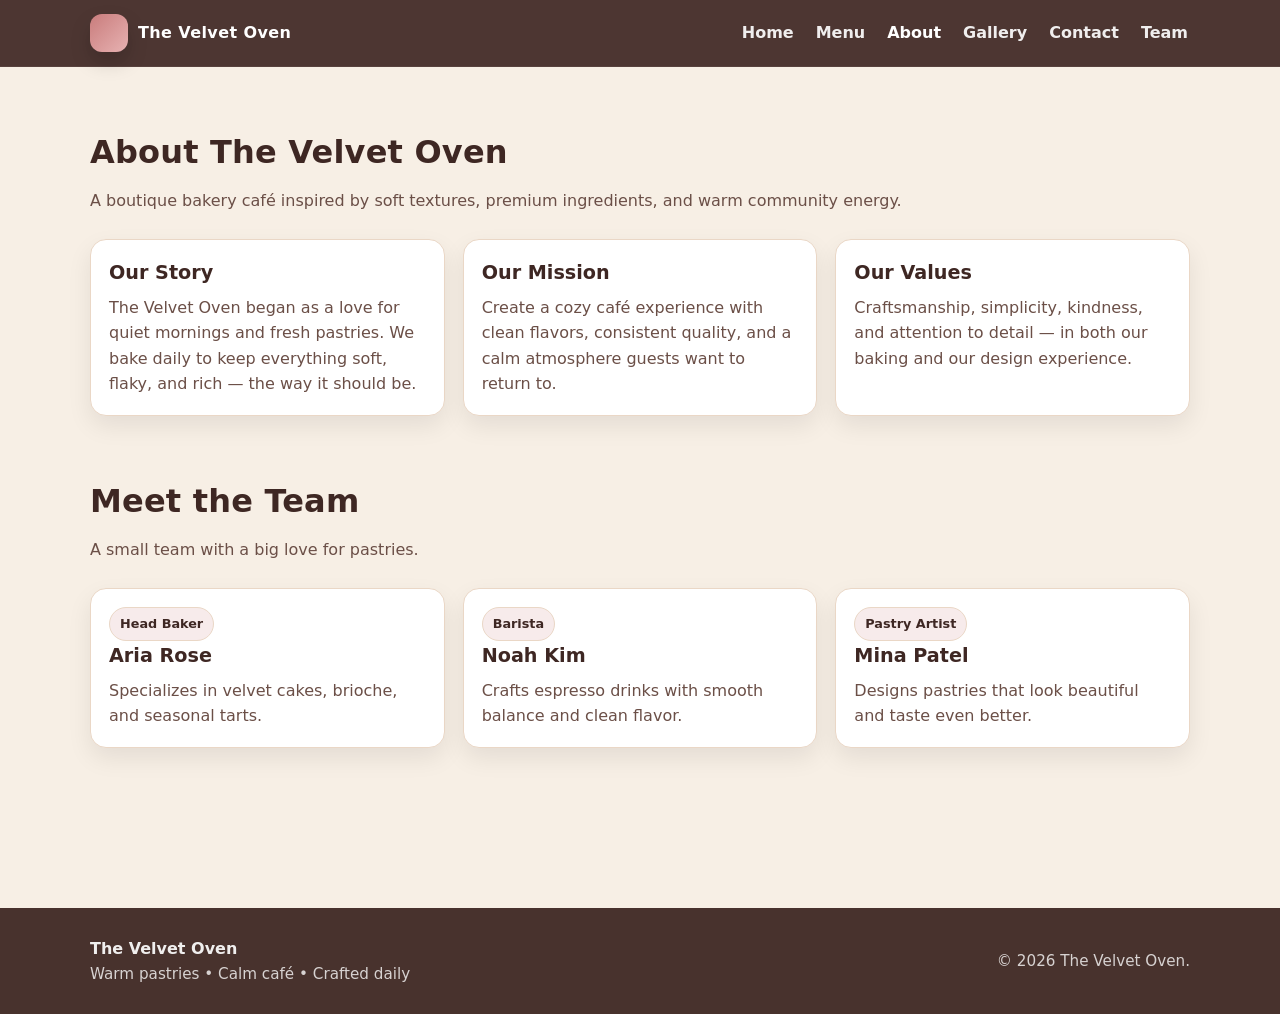
==== about.html @ 59b226e9 "Initial commit: Velvet Oven website pages and styling" ====
<!DOCTYPE html>
<html lang="en">
<head>
  <meta charset="UTF-8" />
  <meta name="viewport" content="width=device-width, initial-scale=1.0" />
  <title>The Velvet Oven | About</title>
  <link rel="stylesheet" href="css/styles.css" />
</head>
<body>

  <header class="site-header">
    <div class="container navbar">
      <a class="brand" href="index.html">
        <span class="brand-mark" aria-hidden="true"></span>
        <span class="brand-text">The Velvet Oven</span>
      </a>

      <nav aria-label="Primary Navigation">
        <ul class="nav-links">
          <li><a href="index.html">Home</a></li>
          <li><a href="menu.html">Menu</a></li>
          <li><a href="about.html" aria-current="page">About</a></li>
          <li><a href="gallery.html">Gallery</a></li>
          <li><a href="contact.html">Contact</a></li>
          <li><a href="team.html">Team</a></li>
        </ul>
      </nav>
    </div>
  </header>

  <main class="section">
    <div class="container">
      <h1 class="section-title">About The Velvet Oven</h1>
      <p class="section-subtitle">
        A boutique bakery café inspired by soft textures, premium ingredients, and warm community energy.
      </p>

      <div class="grid-3">
        <article class="card">
          <h3>Our Story</h3>
          <p>
            The Velvet Oven began as a love for quiet mornings and fresh pastries. We bake daily to keep
            everything soft, flaky, and rich — the way it should be.
          </p>
        </article>

        <article class="card">
          <h3>Our Mission</h3>
          <p>
            Create a cozy café experience with clean flavors, consistent quality, and a calm atmosphere
            guests want to return to.
          </p>
        </article>

        <article class="card">
          <h3>Our Values</h3>
          <p>
            Craftsmanship, simplicity, kindness, and attention to detail — in both our baking and our
            design experience.
          </p>
        </article>
      </div>

      <section class="section">
        <h2 class="section-title">Meet the Team</h2>
        <p class="section-subtitle">A small team with a big love for pastries.</p>

        <div class="grid-3">
          <article class="card">
            <span class="badge">Head Baker</span>
            <h3>Aria Rose</h3>
            <p>Specializes in velvet cakes, brioche, and seasonal tarts.</p>
          </article>

          <article class="card">
            <span class="badge">Barista</span>
            <h3>Noah Kim</h3>
            <p>Crafts espresso drinks with smooth balance and clean flavor.</p>
          </article>

          <article class="card">
            <span class="badge">Pastry Artist</span>
            <h3>Mina Patel</h3>
            <p>Designs pastries that look beautiful and taste even better.</p>
          </article>
        </div>
      </section>

    </div>
  </main>

  <footer class="site-footer">
    <div class="container footer-grid">
      <div>
        <strong>The Velvet Oven</strong>
        <div class="small">Warm pastries • Calm café • Crafted daily</div>
      </div>
      <div class="small">© 2026 The Velvet Oven.</div>
    </div>
  </footer>

</body>
</html>
---- css/styles.css ----
/* =========================================================
   The Velvet Oven — Global Styles
   CSC 4370/6370 Project 1 (HTML + CSS only)
   ========================================================= */

/* ---------- CSS Variables (Theme System) ---------- */
:root {
  --bg: #f7efe5;           /* warm cream */
  --surface: #ffffff;      /* card background */
  --text: #3e2723;         /* cocoa brown */
  --muted: #6b4f47;        /* muted brown */
  --accent: #c97c7c;       /* muted rose */
  --accent-dark: #b66b6b;  /* deeper rose */
  --border: #ead7c6;       /* soft beige */
  --shadow: 0 10px 25px rgba(0, 0, 0, 0.08);
  --shadow-hover: 0 14px 35px rgba(0, 0, 0, 0.12);
  --radius: 16px;
  --max: 1100px;
}

/* ---------- Base Reset ---------- */
* {
  box-sizing: border-box;
}

html {
  scroll-behavior: smooth;
}

body {
  margin: 0;
  font-family: system-ui, -apple-system, Segoe UI, Roboto, Arial, sans-serif;
  background: var(--bg);
  color: var(--text);
  line-height: 1.6;
}

img {
  max-width: 100%;
  display: block;
}

a {
  color: inherit;
}

/* ---------- Layout Helpers ---------- */
.container {
  width: min(92%, var(--max));
  margin: 0 auto;
}

.section {
  padding: 60px 0;
}

.section-title {
  font-size: 2rem;
  letter-spacing: 0.2px;
  margin: 0 0 10px;
}

.section-subtitle {
  margin: 0 0 25px;
  color: var(--muted);
}

/* ---------- Header / Nav ---------- */
.site-header {
  position: sticky;
  top: 0;
  z-index: 100;
  background: rgba(62, 39, 35, 0.92);
  backdrop-filter: blur(10px);
  border-bottom: 1px solid rgba(255, 255, 255, 0.06);
}

.navbar {
  display: flex;
  align-items: center;
  justify-content: space-between;
  padding: 14px 0;
  gap: 16px;
}

.brand {
  display: flex;
  align-items: center;
  gap: 10px;
  text-decoration: none;
}

.brand-mark {
  width: 38px;
  height: 38px;
  border-radius: 12px;
  background: linear-gradient(135deg, var(--accent), #e7b2b2);
  box-shadow: 0 10px 20px rgba(0,0,0,0.18);
}

.brand-text {
  color: #fff;
  font-weight: 800;
  letter-spacing: 0.4px;
}

.nav-links {
  list-style: none;
  display: flex;
  gap: 18px;
  padding: 0;
  margin: 0;
  flex-wrap: wrap;
  justify-content: flex-end;
}

.nav-links a {
  position: relative;
  text-decoration: none;
  color: rgba(255, 255, 255, 0.92);
  font-weight: 650;
  padding: 6px 2px;
}

.nav-links a::after {
  content: "";
  position: absolute;
  left: 0;
  bottom: -2px;
  width: 0%;
  height: 2px;
  background: var(--accent);
  transition: width 220ms ease;
}

.nav-links a:hover::after,
.nav-links a:focus-visible::after {
  width: 100%;
}

.nav-links a[aria-current="page"] {
  color: #fff;
}

.nav-links a:focus-visible {
  outline: 3px solid rgba(201, 124, 124, 0.55);
  outline-offset: 4px;
  border-radius: 8px;
}

/* ---------- Hero ---------- */
.hero {
  padding: 70px 0 30px;
}

.hero-grid {
  display: grid;
  grid-template-columns: 1.2fr 0.8fr;
  gap: 24px;
  align-items: center;
}

.hero-card {
  background: rgba(255, 255, 255, 0.65);
  border: 1px solid var(--border);
  border-radius: var(--radius);
  padding: 28px;
  box-shadow: var(--shadow);
  animation: fadeUp 900ms ease both;
}

.hero h1 {
  margin: 0 0 10px;
  font-size: 2.4rem;
  line-height: 1.2;
}

.hero p {
  margin: 0 0 18px;
  color: var(--muted);
}

.hero-actions {
  display: flex;
  gap: 12px;
  flex-wrap: wrap;
}

.btn {
  display: inline-block;
  border: 0;
  cursor: pointer;
  text-decoration: none;
  padding: 12px 18px;
  border-radius: 999px;
  font-weight: 750;
  transition: transform 180ms ease, box-shadow 180ms ease, background 180ms ease;
}

.btn-primary {
  background: var(--accent);
  color: #fff;
  box-shadow: 0 12px 22px rgba(201, 124, 124, 0.35);
}

.btn-primary:hover,
.btn-primary:focus-visible {
  background: var(--accent-dark);
  transform: translateY(-2px);
  box-shadow: 0 16px 28px rgba(201, 124, 124, 0.45);
}

.btn-outline {
  background: transparent;
  border: 2px solid var(--accent);
  color: var(--text);
}

.btn-outline:hover,
.btn-outline:focus-visible {
  transform: translateY(-2px);
  box-shadow: var(--shadow);
}

.hero-visual {
  border-radius: var(--radius);
  min-height: 260px;
  border: 1px solid var(--border);
  box-shadow: var(--shadow);
  background:
    radial-gradient(circle at 20% 25%, rgba(201,124,124,0.35), transparent 45%),
    radial-gradient(circle at 75% 70%, rgba(234,215,198,0.8), transparent 55%),
    linear-gradient(135deg, rgba(255,255,255,0.7), rgba(255,255,255,0.2));
  position: relative;
  overflow: hidden;
  animation: fadeUp 1100ms ease both;
}

.hero-visual::after {
  content: "Freshly baked. Softly styled.";
  position: absolute;
  left: 18px;
  bottom: 18px;
  font-weight: 800;
  color: rgba(62, 39, 35, 0.85);
  background: rgba(255,255,255,0.6);
  padding: 8px 12px;
  border-radius: 999px;
  border: 1px solid var(--border);
}

/* ---------- Cards ---------- */
.grid-3 {
  display: grid;
  grid-template-columns: repeat(3, 1fr);
  gap: 18px;
}

.card {
  background: var(--surface);
  border: 1px solid var(--border);
  border-radius: var(--radius);
  padding: 18px;
  box-shadow: var(--shadow);
  transition: transform 200ms ease, box-shadow 200ms ease;
}

.card:hover {
  transform: translateY(-6px);
  box-shadow: var(--shadow-hover);
}

.card h3 {
  margin: 0 0 6px;
  font-size: 1.2rem;
}

.card p {
  margin: 0;
  color: var(--muted);
}

.badge {
  display: inline-block;
  font-size: 0.8rem;
  font-weight: 800;
  padding: 6px 10px;
  border-radius: 999px;
  border: 1px solid var(--border);
  background: rgba(201, 124, 124, 0.15);
  color: var(--text);
}

/* ---------- Specials Pulse (Animation) ---------- */
.pulse {
  animation: pulse 1.6s ease-in-out infinite;
}

@keyframes pulse {
  0%, 100% { transform: scale(1); }
  50% { transform: scale(1.05); }
}

/* ---------- Menu Grid ---------- */
.menu-grid {
  display: grid;
  grid-template-columns: repeat(12, 1fr);
  gap: 18px;
}

.menu-category {
  grid-column: span 12;
  margin-top: 10px;
}

.menu-category h2 {
  margin: 20px 0 10px;
  font-size: 1.6rem;
}

.menu-items {
  display: grid;
  grid-template-columns: repeat(3, 1fr);
  gap: 18px;
}

.menu-item {
  background: var(--surface);
  border: 1px solid var(--border);
  border-radius: var(--radius);
  padding: 18px;
  box-shadow: var(--shadow);
  transition: transform 200ms ease, box-shadow 200ms ease;
  position: relative;
  overflow: hidden;
}

.menu-item:hover {
  transform: translateY(-6px);
  box-shadow: var(--shadow-hover);
}

.price {
  position: absolute;
  top: 14px;
  right: 14px;
  background: rgba(201, 124, 124, 0.18);
  border: 1px solid var(--border);
  padding: 6px 10px;
  border-radius: 999px;
  font-weight: 850;
}

/* ---------- Gallery ---------- */
.gallery-grid {
  display: grid;
  grid-template-columns: repeat(12, 1fr);
  gap: 14px;
}

.gallery-item {
  grid-column: span 4;
  border-radius: var(--radius);
  overflow: hidden;
  border: 1px solid var(--border);
  box-shadow: var(--shadow);
  background: #fff;
  transition: transform 220ms ease;
}

.gallery-item:hover {
  transform: scale(1.02);
}

.gallery-ph {
  /* Placeholder “image” using gradients (so you don't need real images yet) */
  height: 220px;
  background:
    radial-gradient(circle at 25% 30%, rgba(201,124,124,0.35), transparent 45%),
    radial-gradient(circle at 70% 70%, rgba(234,215,198,0.9), transparent 55%),
    linear-gradient(135deg, rgba(62,39,35,0.08), rgba(255,255,255,0.7));
}

.caption {
  padding: 12px 14px;
  color: var(--muted);
  font-weight: 650;
}

/* ---------- Form ---------- */
.form {
  background: rgba(255,255,255,0.75);
  border: 1px solid var(--border);
  border-radius: var(--radius);
  padding: 22px;
  box-shadow: var(--shadow);
  max-width: 720px;
}

.field {
  display: grid;
  gap: 6px;
  margin-bottom: 14px;
}

label {
  font-weight: 750;
}

input, textarea {
  width: 100%;
  padding: 12px 12px;
  border-radius: 12px;
  border: 1px solid var(--border);
  font: inherit;
  background: #fff;
}

input:focus, textarea:focus {
  outline: 3px solid rgba(201, 124, 124, 0.35);
  border-color: rgba(201, 124, 124, 0.65);
}

textarea {
  min-height: 140px;
  resize: vertical;
}

/* ---------- Footer ---------- */
.site-footer {
  padding: 28px 0;
  background: rgba(62, 39, 35, 0.94);
  color: rgba(255, 255, 255, 0.92);
  margin-top: 40px;
}

.footer-grid {
  display: grid;
  grid-template-columns: 1fr auto;
  gap: 14px;
  align-items: center;
}

.small {
  color: rgba(255, 255, 255, 0.78);
  font-size: 0.95rem;
}

/* ---------- Animations ---------- */
@keyframes fadeUp {
  from { opacity: 0; transform: translateY(10px); }
  to   { opacity: 1; transform: translateY(0); }
}

/* ---------- Reduced Motion Accessibility ---------- */
@media (prefers-reduced-motion: reduce) {
  html { scroll-behavior: auto; }
  * {
    animation-duration: 0.001ms !important;
    animation-iteration-count: 1 !important;
    transition-duration: 0.001ms !important;
  }
}

/* ---------- Responsive Breakpoints ---------- */
@media (max-width: 1024px) {
  .hero-grid {
    grid-template-columns: 1fr;
  }
  .grid-3 {
    grid-template-columns: 1fr;
  }
  .menu-items {
    grid-template-columns: 1fr;
  }
  .gallery-item {
    grid-column: span 6;
  }
  .footer-grid {
    grid-template-columns: 1fr;
  }
}

@media (max-width: 600px) {
  .nav-links {
    gap: 10px;
  }
  .hero h1 {
    font-size: 2rem;
  }
  .gallery-item {
    grid-column: span 12;
  }
}
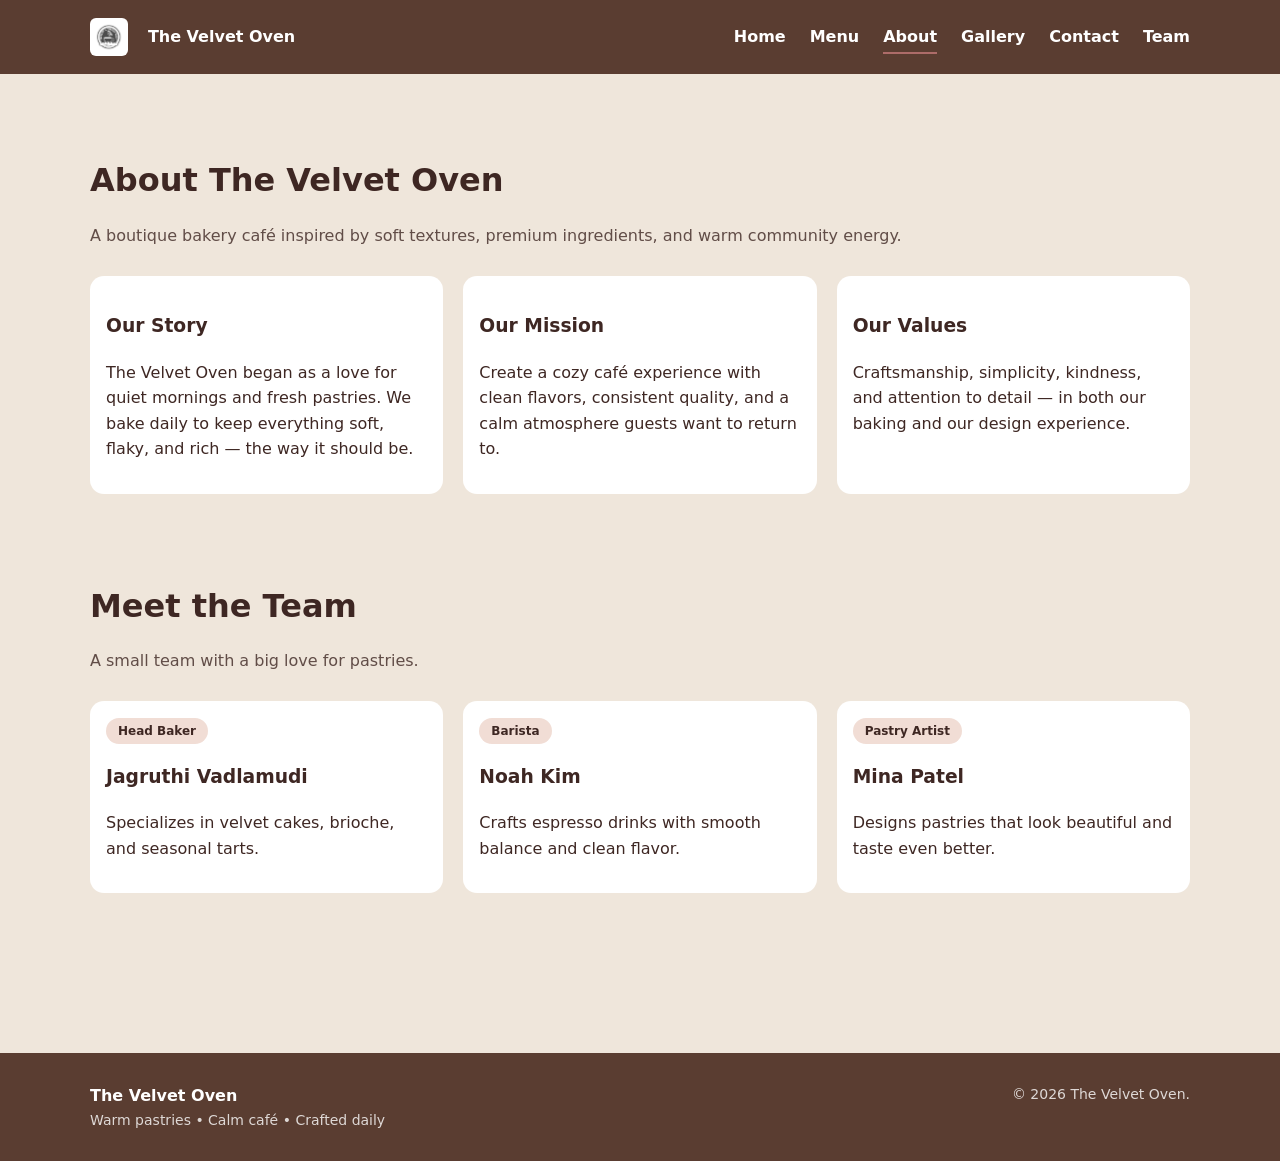
==== commit 86174f6f: "fix: added brand logo to every page" ====
--- a/about.html
+++ b/about.html
@@ -11,6 +11,7 @@
   <header class="site-header">
     <div class="container navbar">
       <a class="brand" href="index.html">
+        <img src="assets/images/logo.jpg" alt="Velvet Oven Logo" class="logo">
         <span class="brand-mark" aria-hidden="true"></span>
         <span class="brand-text">The Velvet Oven</span>
       </a>
@@ -68,7 +69,7 @@
         <div class="grid-3">
           <article class="card">
             <span class="badge">Head Baker</span>
-            <h3>Aria Rose</h3>
+            <h3>Jagruthi Vadlamudi</h3>
             <p>Specializes in velvet cakes, brioche, and seasonal tarts.</p>
           </article>
 
--- a/css/styles.css
+++ b/css/styles.css
@@ -1,86 +1,35 @@
-/* =========================================================
-   The Velvet Oven — Global Styles
-   CSC 4370/6370 Project 1 (HTML + CSS only)
-   ========================================================= */
-
-/* ---------- CSS Variables (Theme System) ---------- */
-:root {
-  --bg: #f7efe5;           /* warm cream */
-  --surface: #ffffff;      /* card background */
-  --text: #3e2723;         /* cocoa brown */
-  --muted: #6b4f47;        /* muted brown */
-  --accent: #c97c7c;       /* muted rose */
-  --accent-dark: #b66b6b;  /* deeper rose */
-  --border: #ead7c6;       /* soft beige */
-  --shadow: 0 10px 25px rgba(0, 0, 0, 0.08);
-  --shadow-hover: 0 14px 35px rgba(0, 0, 0, 0.12);
-  --radius: 16px;
-  --max: 1100px;
-}
-
-/* ---------- Base Reset ---------- */
 * {
   box-sizing: border-box;
 }
 
-html {
-  scroll-behavior: smooth;
-}
-
 body {
   margin: 0;
-  font-family: system-ui, -apple-system, Segoe UI, Roboto, Arial, sans-serif;
-  background: var(--bg);
-  color: var(--text);
+  font-family: system-ui, -apple-system, BlinkMacSystemFont, "Segoe UI",
+  Roboto, Oxygen, Ubuntu, Cantarell, "Open Sans", "Helvetica Neue", sans-serif;
+  background: #efe6db;
+  color: #3e2723;
   line-height: 1.6;
 }
 
-img {
-  max-width: 100%;
-  display: block;
-}
-
-a {
-  color: inherit;
-}
-
-/* ---------- Layout Helpers ---------- */
 .container {
-  width: min(92%, var(--max));
-  margin: 0 auto;
+  width: min(1100px, 92%);
+  margin-inline: auto;
 }
 
 .section {
   padding: 60px 0;
 }
 
-.section-title {
-  font-size: 2rem;
-  letter-spacing: 0.2px;
-  margin: 0 0 10px;
-}
-
-.section-subtitle {
-  margin: 0 0 25px;
-  color: var(--muted);
-}
-
-/* ---------- Header / Nav ---------- */
 .site-header {
-  position: sticky;
-  top: 0;
-  z-index: 100;
-  background: rgba(62, 39, 35, 0.92);
-  backdrop-filter: blur(10px);
-  border-bottom: 1px solid rgba(255, 255, 255, 0.06);
+  background: #5a3d31;
+  color: white;
 }
 
 .navbar {
   display: flex;
+  justify-content: space-between;
   align-items: center;
-  justify-content: space-between;
-  padding: 14px 0;
-  gap: 16px;
+  padding: 18px 0;
 }
 
 .brand {
@@ -88,407 +37,346 @@
   align-items: center;
   gap: 10px;
   text-decoration: none;
-}
-
-.brand-mark {
-  width: 38px;
+  color: white;
+}
+
+.logo {
   height: 38px;
-  border-radius: 12px;
-  background: linear-gradient(135deg, var(--accent), #e7b2b2);
-  box-shadow: 0 10px 20px rgba(0,0,0,0.18);
+  width: auto;
+  border-radius: 6px;
+  display: block;
 }
 
 .brand-text {
-  color: #fff;
-  font-weight: 800;
-  letter-spacing: 0.4px;
+  font-weight: 700;
 }
 
 .nav-links {
+  display: flex;
+  gap: 24px;
   list-style: none;
-  display: flex;
-  gap: 18px;
   padding: 0;
   margin: 0;
-  flex-wrap: wrap;
-  justify-content: flex-end;
 }
 
 .nav-links a {
+  text-decoration: none;
+  color: white;
+  font-weight: 600;
+}
+
+.nav-links a:hover {
+  opacity: 0.7;
+}
+
+.nav-links a[aria-current="page"] {
+  border-bottom: 2px solid rgba(201,124,124,0.75);
+  padding-bottom: 6px;
+}
+
+.hero-grid {
+  display: grid;
+  grid-template-columns: 1fr 1fr;
+  gap: 30px;
+  align-items: center;
+}
+
+.hero-text h1 {
+  font-size: 42px;
+  margin-bottom: 10px;
+}
+
+.hero-actions {
+  display: flex;
+  gap: 14px;
+  margin-top: 16px;
+}
+
+.hero-card {
+  padding: 40px;
+  background: #f7efe6;
+  border-radius: 14px;
+}
+
+.hero-badge {
+  font-weight: 600;
+}
+
+.hero {
   position: relative;
-  text-decoration: none;
-  color: rgba(255, 255, 255, 0.92);
-  font-weight: 650;
-  padding: 6px 2px;
-}
-
-.nav-links a::after {
+  overflow: hidden;
+}
+
+.hero::before {
   content: "";
   position: absolute;
-  left: 0;
-  bottom: -2px;
-  width: 0%;
-  height: 2px;
-  background: var(--accent);
-  transition: width 220ms ease;
-}
-
-.nav-links a:hover::after,
-.nav-links a:focus-visible::after {
+  inset: 0;
+  background: url("../assets/images/cafe.jpg") center/cover no-repeat;
+  opacity: 0.15;
+  transform: scale(1.05);
+}
+
+.hero .container {
+  position: relative;
+  z-index: 1;
+}
+
+.btn {
+  padding: 10px 16px;
+  border-radius: 20px;
+  text-decoration: none;
+  font-weight: 600;
+}
+
+.btn.primary {
+  background: #c97c7c;
+  color: white;
+}
+
+.btn.outline {
+  border: 2px solid #c97c7c;
+  color: #5a3d31;
+}
+
+.section-title {
+  font-size: 32px;
+  margin-bottom: 6px;
+}
+
+.section-subtitle {
+  opacity: 0.8;
+  margin-bottom: 28px;
+}
+
+.grid-3 {
+  display: grid;
+  grid-template-columns: repeat(3,1fr);
+  gap: 20px;
+}
+
+.card {
+  background: white;
+  border-radius: 14px;
+  overflow: hidden;
+  padding: 16px;
+}
+
+.card-media {
+  padding: 0;
+}
+
+.card-img {
   width: 100%;
-}
-
-.nav-links a[aria-current="page"] {
-  color: #fff;
-}
-
-.nav-links a:focus-visible {
-  outline: 3px solid rgba(201, 124, 124, 0.55);
-  outline-offset: 4px;
-  border-radius: 8px;
-}
-
-/* ---------- Hero ---------- */
-.hero {
-  padding: 70px 0 30px;
-}
-
-.hero-grid {
+  height: 180px;
+  object-fit: cover;
+}
+
+.card-body {
+  padding: 16px;
+}
+
+.badge {
+  background: #f1ddd5;
+  padding: 6px 12px;
+  border-radius: 16px;
+  font-size: 12px;
+  font-weight: 700;
+}
+
+.pulse {
+  animation: pulse 2s infinite;
+}
+
+@keyframes pulse {
+  0% {transform:scale(1)}
+  50% {transform:scale(1.05)}
+  100% {transform:scale(1)}
+}
+
+.gallery-grid {
   display: grid;
-  grid-template-columns: 1.2fr 0.8fr;
-  gap: 24px;
-  align-items: center;
-}
-
-.hero-card {
-  background: rgba(255, 255, 255, 0.65);
-  border: 1px solid var(--border);
-  border-radius: var(--radius);
-  padding: 28px;
-  box-shadow: var(--shadow);
-  animation: fadeUp 900ms ease both;
-}
-
-.hero h1 {
-  margin: 0 0 10px;
-  font-size: 2.4rem;
-  line-height: 1.2;
-}
-
-.hero p {
-  margin: 0 0 18px;
-  color: var(--muted);
-}
-
-.hero-actions {
-  display: flex;
-  gap: 12px;
-  flex-wrap: wrap;
-}
-
-.btn {
-  display: inline-block;
-  border: 0;
-  cursor: pointer;
-  text-decoration: none;
-  padding: 12px 18px;
-  border-radius: 999px;
-  font-weight: 750;
-  transition: transform 180ms ease, box-shadow 180ms ease, background 180ms ease;
-}
-
-.btn-primary {
-  background: var(--accent);
-  color: #fff;
-  box-shadow: 0 12px 22px rgba(201, 124, 124, 0.35);
-}
-
-.btn-primary:hover,
-.btn-primary:focus-visible {
-  background: var(--accent-dark);
-  transform: translateY(-2px);
-  box-shadow: 0 16px 28px rgba(201, 124, 124, 0.45);
-}
-
-.btn-outline {
-  background: transparent;
-  border: 2px solid var(--accent);
-  color: var(--text);
-}
-
-.btn-outline:hover,
-.btn-outline:focus-visible {
-  transform: translateY(-2px);
-  box-shadow: var(--shadow);
-}
-
-.hero-visual {
-  border-radius: var(--radius);
-  min-height: 260px;
-  border: 1px solid var(--border);
-  box-shadow: var(--shadow);
-  background:
-    radial-gradient(circle at 20% 25%, rgba(201,124,124,0.35), transparent 45%),
-    radial-gradient(circle at 75% 70%, rgba(234,215,198,0.8), transparent 55%),
-    linear-gradient(135deg, rgba(255,255,255,0.7), rgba(255,255,255,0.2));
+  grid-template-columns: repeat(3,1fr);
+  gap: 18px;
+}
+
+.gallery-item {
   position: relative;
   overflow: hidden;
-  animation: fadeUp 1100ms ease both;
-}
-
-.hero-visual::after {
-  content: "Freshly baked. Softly styled.";
+  border-radius: 12px;
+}
+
+.gallery-img {
+  width: 100%;
+  height: 240px;
+  object-fit: cover;
+}
+
+.gallery-overlay {
   position: absolute;
-  left: 18px;
-  bottom: 18px;
-  font-weight: 800;
-  color: rgba(62, 39, 35, 0.85);
-  background: rgba(255,255,255,0.6);
+  bottom: 12px;
+  left: 12px;
+  background: rgba(255,255,255,0.85);
   padding: 8px 12px;
-  border-radius: 999px;
-  border: 1px solid var(--border);
-}
-
-/* ---------- Cards ---------- */
-.grid-3 {
-  display: grid;
-  grid-template-columns: repeat(3, 1fr);
-  gap: 18px;
-}
-
-.card {
-  background: var(--surface);
-  border: 1px solid var(--border);
-  border-radius: var(--radius);
-  padding: 18px;
-  box-shadow: var(--shadow);
-  transition: transform 200ms ease, box-shadow 200ms ease;
-}
-
-.card:hover {
+  border-radius: 20px;
+  font-weight: 700;
+  opacity: 0;
+  transform: translateY(8px);
+  transition: all .3s;
+}
+
+.gallery-item:hover .gallery-overlay {
+  opacity: 1;
+  transform: translateY(0);
+}
+
+.gallery-item:hover .gallery-img {
+  transform: scale(1.06);
+  transition: transform .3s;
+}
+
+.gallery-animate .gallery-item {
+  opacity: 0;
+  transform: translateY(12px);
+  animation: fadeUp .5s forwards;
+}
+
+.gallery-animate .gallery-item:nth-child(1){animation-delay:.05s}
+.gallery-animate .gallery-item:nth-child(2){animation-delay:.1s}
+.gallery-animate .gallery-item:nth-child(3){animation-delay:.15s}
+.gallery-animate .gallery-item:nth-child(4){animation-delay:.2s}
+.gallery-animate .gallery-item:nth-child(5){animation-delay:.25s}
+.gallery-animate .gallery-item:nth-child(6){animation-delay:.3s}
+
+@keyframes fadeUp {
+  to {
+    opacity:1;
+    transform:translateY(0);
+  }
+}
+
+.menu-grid {
+  display:grid;
+  grid-template-columns:repeat(3,1fr);
+  gap:20px;
+}
+
+.menu-item {
+  background:white;
+  padding:18px;
+  border-radius:14px;
+  position:relative;
+}
+
+.menu-top {
+  display:flex;
+  justify-content:space-between;
+  align-items:center;
+}
+
+.price {
+  background:#f1ddd5;
+  padding:6px 10px;
+  border-radius:12px;
+  font-weight:700;
+}
+
+.menu-item.recommended {
+  border:2px solid #c97c7c;
+}
+
+.menu-item.recommended::before {
+  content:"Recommended";
+  position:absolute;
+  top:10px;
+  left:10px;
+  background:#f1ddd5;
+  padding:4px 8px;
+  border-radius:10px;
+  font-size:11px;
+  font-weight:700;
+}
+
+.card,
+.menu-item,
+.gallery-item {
+  transition: transform .2s ease, box-shadow .2s ease;
+}
+
+.card:hover,
+.menu-item:hover,
+.gallery-item:hover {
   transform: translateY(-6px);
-  box-shadow: var(--shadow-hover);
-}
-
-.card h3 {
-  margin: 0 0 6px;
-  font-size: 1.2rem;
-}
-
-.card p {
-  margin: 0;
-  color: var(--muted);
-}
-
-.badge {
-  display: inline-block;
-  font-size: 0.8rem;
-  font-weight: 800;
-  padding: 6px 10px;
-  border-radius: 999px;
-  border: 1px solid var(--border);
-  background: rgba(201, 124, 124, 0.15);
-  color: var(--text);
-}
-
-/* ---------- Specials Pulse (Animation) ---------- */
-.pulse {
-  animation: pulse 1.6s ease-in-out infinite;
-}
-
-@keyframes pulse {
-  0%, 100% { transform: scale(1); }
-  50% { transform: scale(1.05); }
-}
-
-/* ---------- Menu Grid ---------- */
-.menu-grid {
-  display: grid;
-  grid-template-columns: repeat(12, 1fr);
-  gap: 18px;
-}
-
-.menu-category {
-  grid-column: span 12;
-  margin-top: 10px;
-}
-
-.menu-category h2 {
-  margin: 20px 0 10px;
-  font-size: 1.6rem;
-}
-
-.menu-items {
-  display: grid;
-  grid-template-columns: repeat(3, 1fr);
-  gap: 18px;
-}
-
-.menu-item {
-  background: var(--surface);
-  border: 1px solid var(--border);
-  border-radius: var(--radius);
-  padding: 18px;
-  box-shadow: var(--shadow);
-  transition: transform 200ms ease, box-shadow 200ms ease;
-  position: relative;
-  overflow: hidden;
-}
-
-.menu-item:hover {
-  transform: translateY(-6px);
-  box-shadow: var(--shadow-hover);
-}
-
-.price {
-  position: absolute;
-  top: 14px;
-  right: 14px;
-  background: rgba(201, 124, 124, 0.18);
-  border: 1px solid var(--border);
-  padding: 6px 10px;
-  border-radius: 999px;
-  font-weight: 850;
-}
-
-/* ---------- Gallery ---------- */
-.gallery-grid {
-  display: grid;
-  grid-template-columns: repeat(12, 1fr);
-  gap: 14px;
-}
-
-.gallery-item {
-  grid-column: span 4;
-  border-radius: var(--radius);
-  overflow: hidden;
-  border: 1px solid var(--border);
-  box-shadow: var(--shadow);
-  background: #fff;
-  transition: transform 220ms ease;
-}
-
-.gallery-item:hover {
-  transform: scale(1.02);
-}
-
-.gallery-ph {
-  /* Placeholder “image” using gradients (so you don't need real images yet) */
-  height: 220px;
-  background:
-    radial-gradient(circle at 25% 30%, rgba(201,124,124,0.35), transparent 45%),
-    radial-gradient(circle at 70% 70%, rgba(234,215,198,0.9), transparent 55%),
-    linear-gradient(135deg, rgba(62,39,35,0.08), rgba(255,255,255,0.7));
-}
-
-.caption {
-  padding: 12px 14px;
-  color: var(--muted);
-  font-weight: 650;
-}
-
-/* ---------- Form ---------- */
-.form {
-  background: rgba(255,255,255,0.75);
-  border: 1px solid var(--border);
-  border-radius: var(--radius);
-  padding: 22px;
-  box-shadow: var(--shadow);
-  max-width: 720px;
-}
-
-.field {
-  display: grid;
-  gap: 6px;
-  margin-bottom: 14px;
-}
-
-label {
-  font-weight: 750;
-}
-
-input, textarea {
-  width: 100%;
-  padding: 12px 12px;
-  border-radius: 12px;
-  border: 1px solid var(--border);
-  font: inherit;
-  background: #fff;
-}
-
-input:focus, textarea:focus {
-  outline: 3px solid rgba(201, 124, 124, 0.35);
-  border-color: rgba(201, 124, 124, 0.65);
-}
-
-textarea {
-  min-height: 140px;
-  resize: vertical;
-}
-
-/* ---------- Footer ---------- */
+  box-shadow:0 10px 20px rgba(0,0,0,.1);
+}
+
 .site-footer {
-  padding: 28px 0;
-  background: rgba(62, 39, 35, 0.94);
-  color: rgba(255, 255, 255, 0.92);
-  margin-top: 40px;
+  background:#5a3d31;
+  color:white;
+  padding:30px 0;
+  margin-top:40px;
 }
 
 .footer-grid {
-  display: grid;
-  grid-template-columns: 1fr auto;
-  gap: 14px;
-  align-items: center;
+  display:flex;
+  justify-content:space-between;
 }
 
 .small {
-  color: rgba(255, 255, 255, 0.78);
-  font-size: 0.95rem;
-}
-
-/* ---------- Animations ---------- */
-@keyframes fadeUp {
-  from { opacity: 0; transform: translateY(10px); }
-  to   { opacity: 1; transform: translateY(0); }
-}
-
-/* ---------- Reduced Motion Accessibility ---------- */
+  font-size:14px;
+  opacity:.8;
+}
+
+@media (max-width:900px){
+
+.hero-grid{
+grid-template-columns:1fr;
+}
+
+.grid-3{
+grid-template-columns:1fr 1fr;
+}
+
+.gallery-grid{
+grid-template-columns:1fr 1fr;
+}
+
+.menu-grid{
+grid-template-columns:1fr 1fr;
+}
+
+}
+
+@media (max-width:600px){
+
+.navbar{
+flex-direction:column;
+gap:10px;
+}
+
+.grid-3{
+grid-template-columns:1fr;
+}
+
+.gallery-grid{
+grid-template-columns:1fr;
+}
+
+.menu-grid{
+grid-template-columns:1fr;
+}
+
+.logo {
+  height: 34px;
+}
+
+}
+
 @media (prefers-reduced-motion: reduce) {
-  html { scroll-behavior: auto; }
-  * {
-    animation-duration: 0.001ms !important;
-    animation-iteration-count: 1 !important;
-    transition-duration: 0.001ms !important;
-  }
-}
-
-/* ---------- Responsive Breakpoints ---------- */
-@media (max-width: 1024px) {
-  .hero-grid {
-    grid-template-columns: 1fr;
-  }
-  .grid-3 {
-    grid-template-columns: 1fr;
-  }
-  .menu-items {
-    grid-template-columns: 1fr;
-  }
-  .gallery-item {
-    grid-column: span 6;
-  }
-  .footer-grid {
-    grid-template-columns: 1fr;
-  }
-}
-
-@media (max-width: 600px) {
-  .nav-links {
-    gap: 10px;
-  }
-  .hero h1 {
-    font-size: 2rem;
-  }
-  .gallery-item {
-    grid-column: span 12;
-  }
+
+* {
+animation:none !important;
+transition:none !important;
+scroll-behavior:auto !important;
+}
+
 }
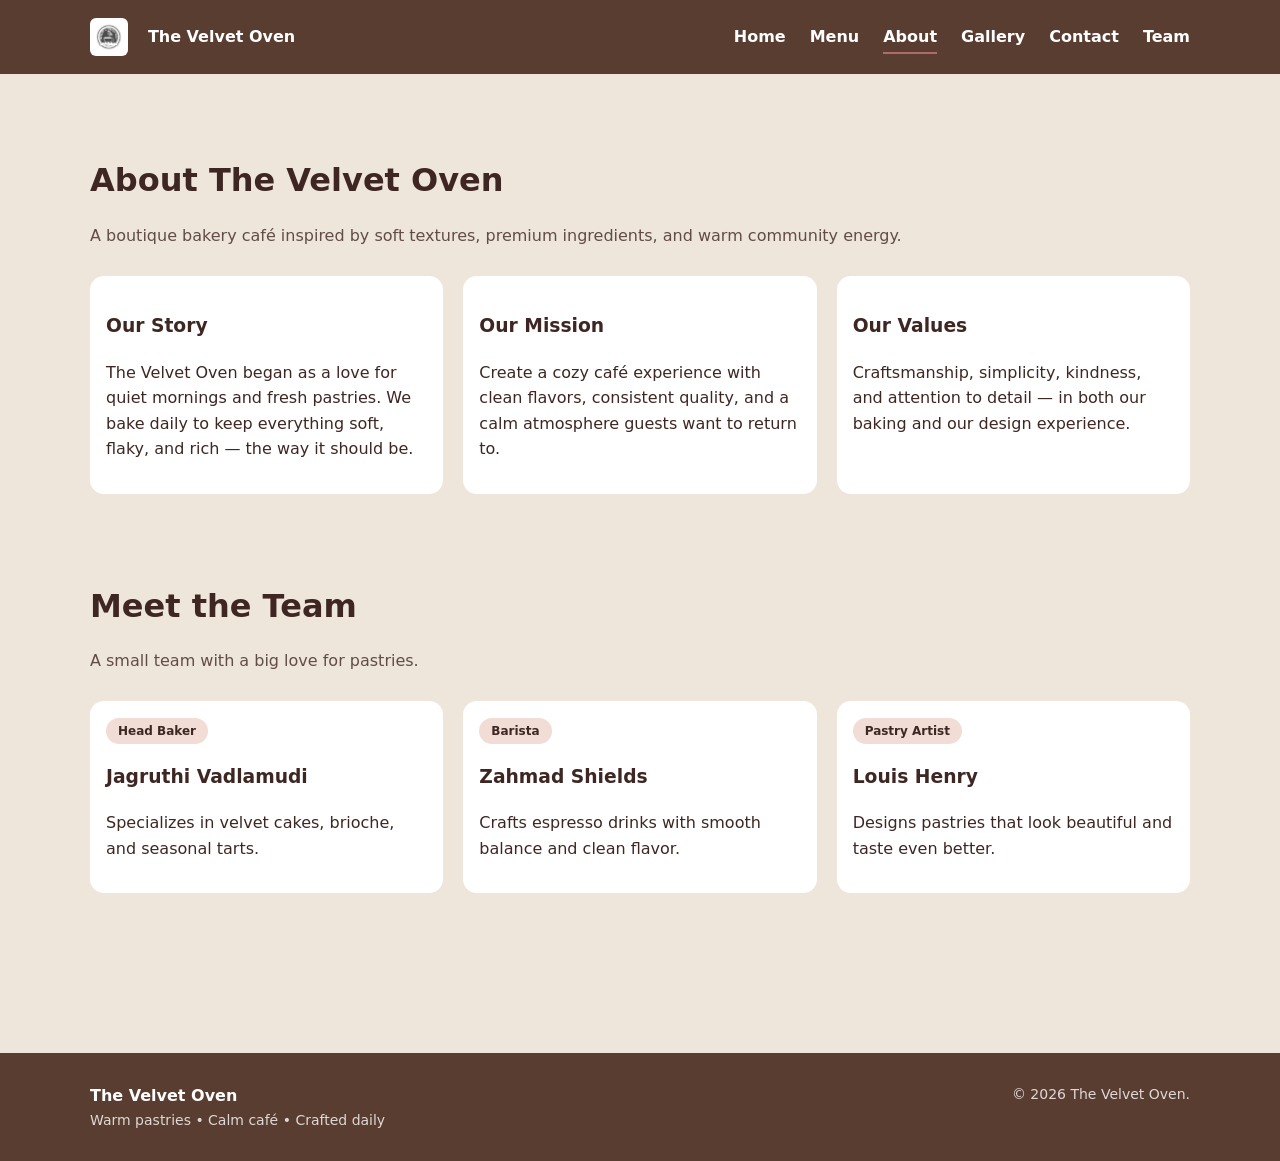
==== commit 5a1fe2e1: "chore: readded info card from previous commit" ====
--- a/about.html
+++ b/about.html
@@ -75,13 +75,13 @@
 
           <article class="card">
             <span class="badge">Barista</span>
-            <h3>Noah Kim</h3>
+            <h3>Zahmad Shields</h3>
             <p>Crafts espresso drinks with smooth balance and clean flavor.</p>
           </article>
 
           <article class="card">
             <span class="badge">Pastry Artist</span>
-            <h3>Mina Patel</h3>
+            <h3>Louis Henry</h3>
             <p>Designs pastries that look beautiful and taste even better.</p>
           </article>
         </div>
--- a/css/styles.css
+++ b/css/styles.css
@@ -173,6 +173,97 @@
 
 .card-body {
   padding: 16px;
+}
+
+/* NEW: Long rectangle info card for team.html */
+.info-card-long {
+  display: flex;
+  background: white;
+  border-radius: 14px;
+  padding: 24px;
+  margin: 32px 0;
+  gap: 20px;
+  transition: transform 0.2s ease, box-shadow 0.2s ease;
+  box-shadow: 0 4px 12px rgba(0, 0, 0, 0.05);
+  border-left: 4px solid #c97c7c;
+}
+
+.info-card-long:hover {
+  transform: translateY(-4px);
+  box-shadow: 0 12px 24px rgba(0, 0, 0, 0.1);
+}
+
+.info-card-icon {
+  font-size: 2.5rem;
+  line-height: 1;
+  min-width: 50px;
+  text-align: center;
+}
+
+.info-card-content {
+  flex: 1;
+}
+
+.info-card-title {
+  font-size: 1.25rem;
+  margin: 0 0 10px 0;
+  color: #3e2723;
+}
+
+.info-card-description {
+  margin: 0 0 16px 0;
+  line-height: 1.6;
+  opacity: 0.9;
+}
+
+.info-card-details {
+  display: flex;
+  flex-wrap: wrap;
+  gap: 8px;
+}
+
+.info-card-tag {
+  background: #f1ddd5;
+  padding: 4px 12px;
+  border-radius: 20px;
+  font-size: 0.85rem;
+  font-weight: 600;
+  color: #5a3d31;
+}
+
+/* Mobile responsiveness for the long card */
+@media (max-width: 600px) {
+  .info-card-long {
+    flex-direction: column;
+    padding: 20px;
+    gap: 12px;
+  }
+  
+  .info-card-icon {
+    font-size: 2rem;
+    text-align: left;
+  }
+}
+
+/* For very small screens */
+@media (max-width: 400px) {
+  .info-card-details {
+    flex-direction: column;
+    gap: 6px;
+  }
+  
+  .info-card-tag {
+    display: inline-block;
+    width: fit-content;
+  }
+}
+
+.badge {
+  background: #f1ddd5;
+  padding: 6px 12px;
+  border-radius: 16px;
+  font-size: 12px;
+  font-weight: 700;
 }
 
 .badge {
